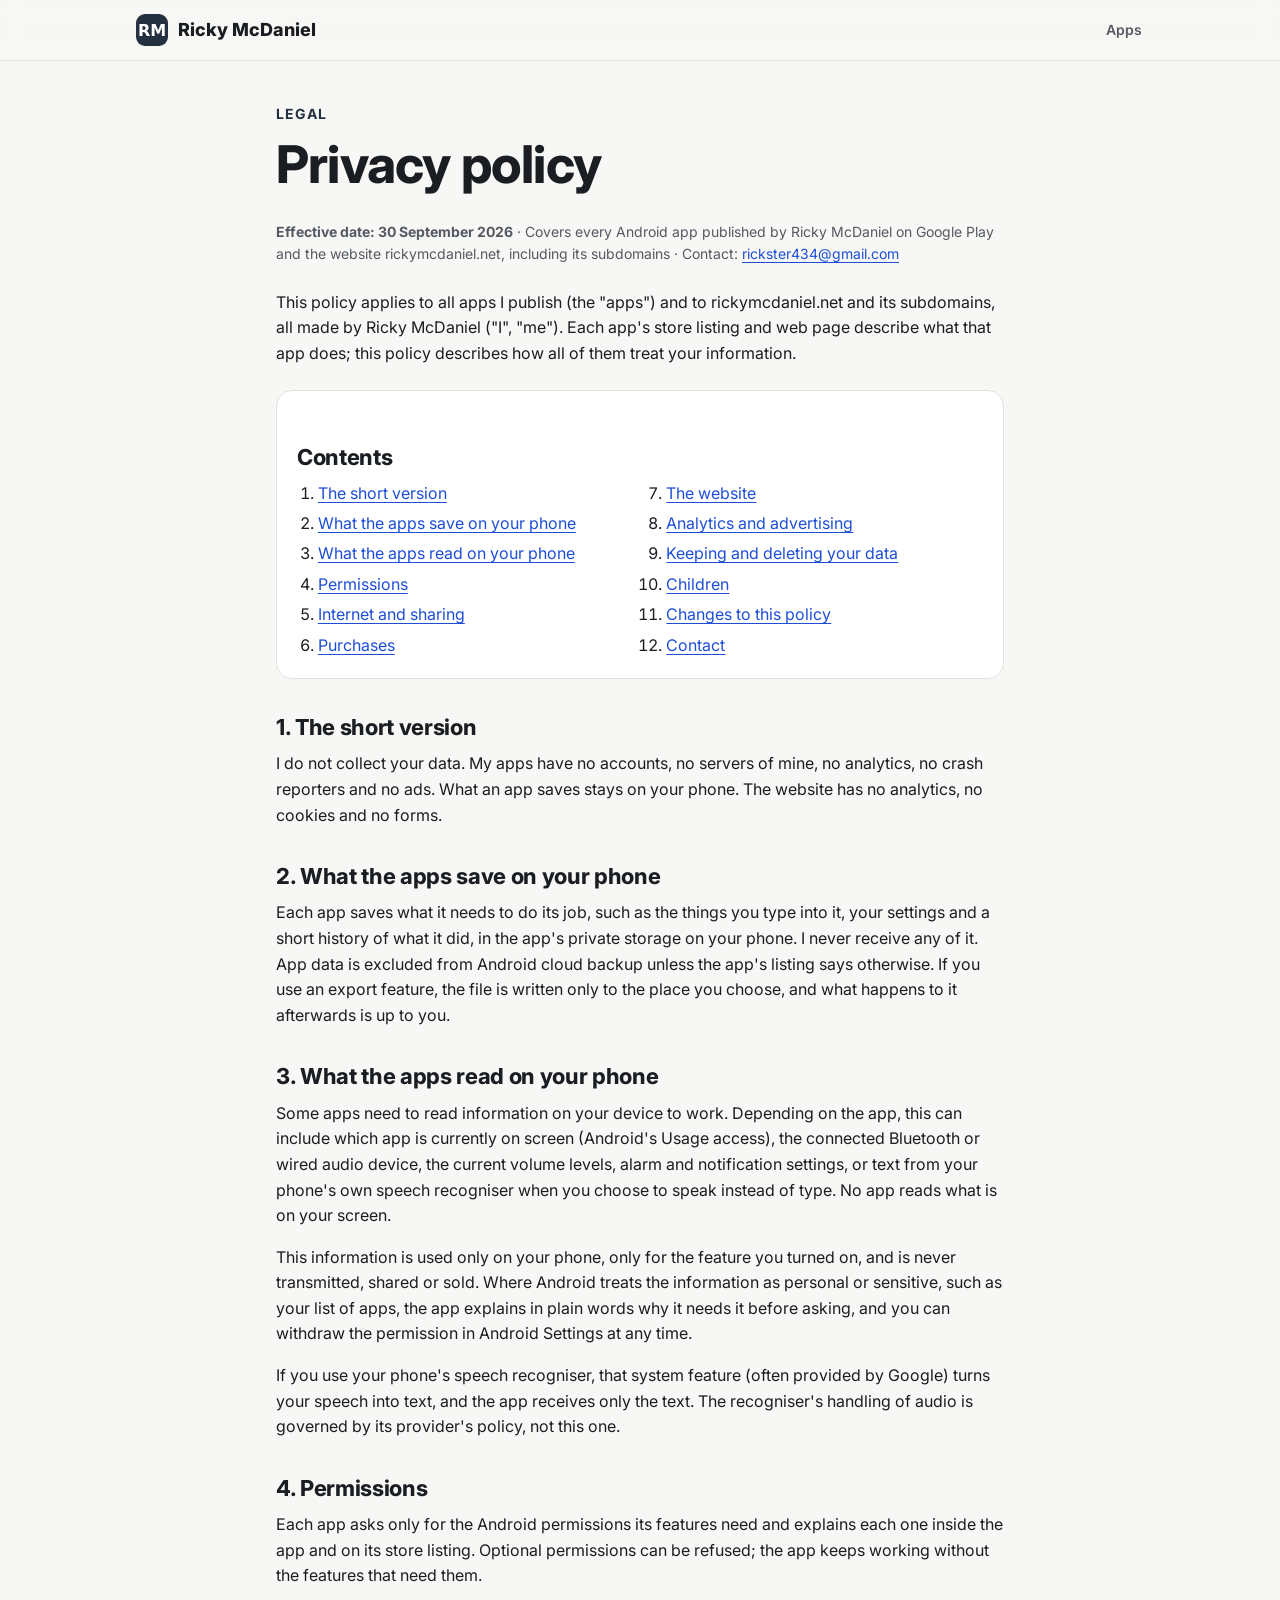
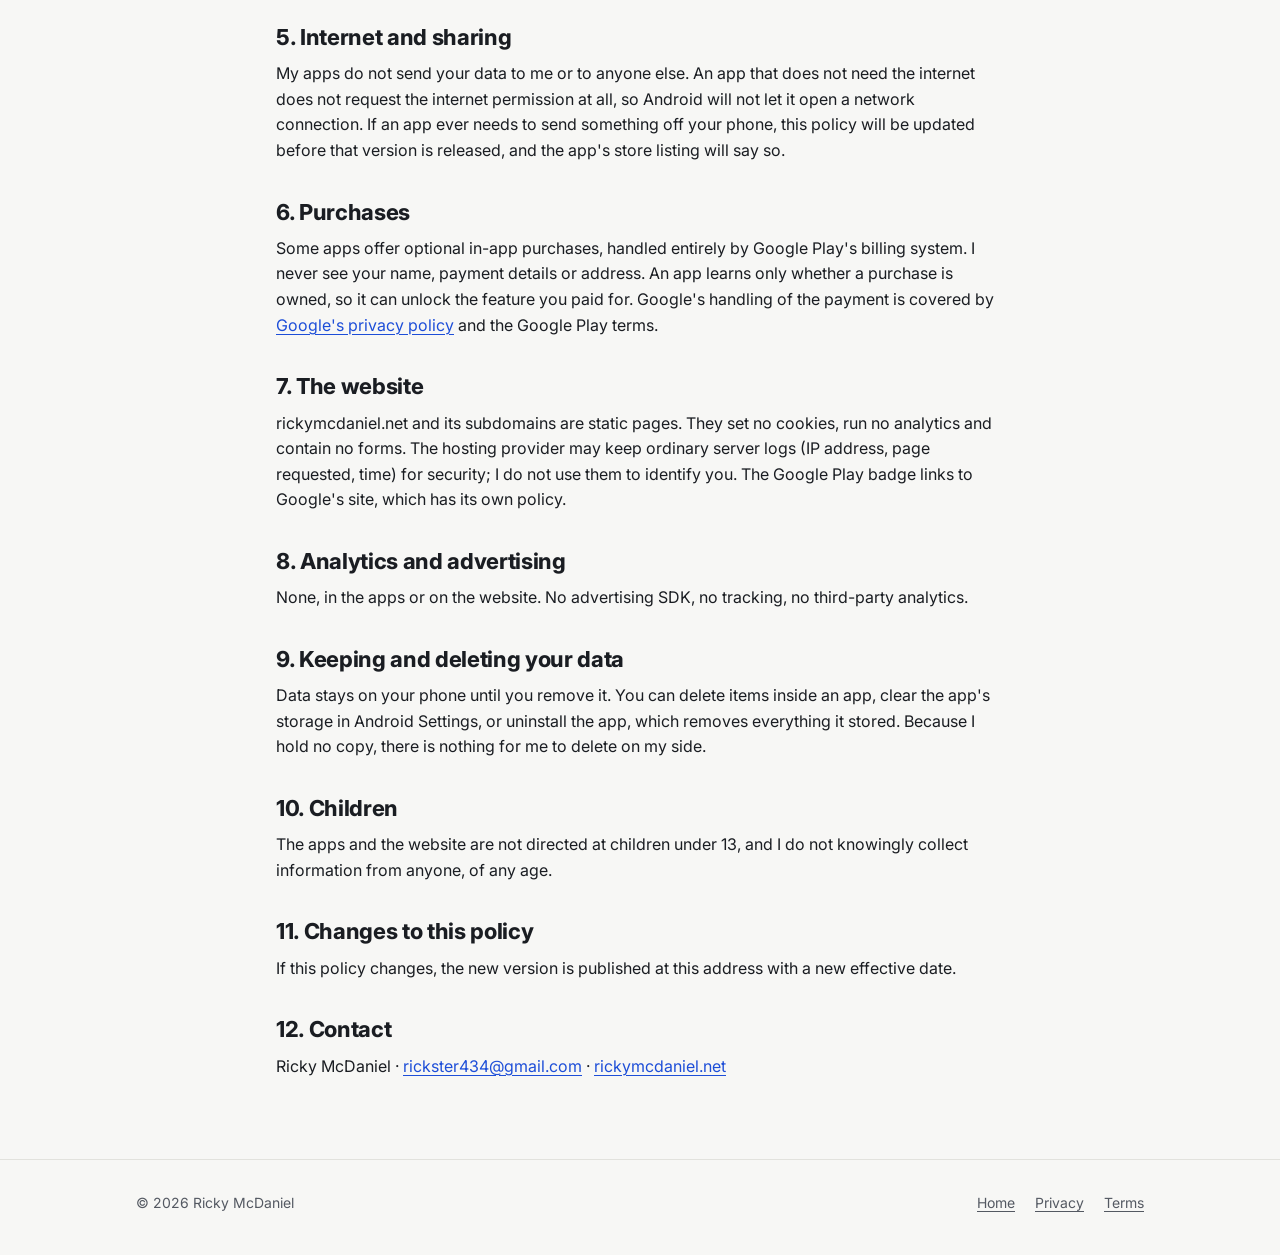
==== privacy.html @ fd783cd7 "Site: rickymcdaniel.net Co-Authored-By: Claude Opus 5.5 <noreply@anthropic.com>" ====
<!DOCTYPE html>
<html lang="en">
<head>
<meta charset="utf-8">
<meta name="viewport" content="width=device-width, initial-scale=1">
<title>Privacy policy – Ricky McDaniel</title>
<meta name="description" content="Privacy policy for every Android app published by Ricky McDaniel and for rickymcdaniel.net. No accounts, no analytics, no ads: what an app saves stays on your phone.">
<link rel="canonical" href="https://rickymcdaniel.net/privacy.html">
<meta name="theme-color" content="#23303F">
<meta property="og:type" content="article">
<meta property="og:site_name" content="Ricky McDaniel">
<meta property="og:title" content="Privacy policy – Ricky McDaniel">
<meta property="og:description" content="What the apps read, what they save, and what they send (nothing).">
<meta property="og:url" content="https://rickymcdaniel.net/privacy.html">
<meta property="og:image" content="https://rickymcdaniel.net/assets/og-image.png">
<link rel="icon" href="assets/favicon-32.png" sizes="32x32" type="image/png">
<link rel="icon" href="assets/favicon.svg" type="image/svg+xml">
<link rel="preconnect" href="https://fonts.googleapis.com">
<link rel="preconnect" href="https://fonts.gstatic.com" crossorigin>
<link href="https://fonts.googleapis.com/css2?family=Inter:wght@400;600;700;800&display=swap" rel="stylesheet">
<link rel="stylesheet" href="assets/style.css">
</head>
<body>
<!-- Drafted by an AI assistant at the developer's request on 2026-09-30. Have a lawyer review it before relying on it. -->
<a class="skip" href="#main">Skip to content</a>
<header class="site-header">
  <div class="wrap">
    <a class="brand" href="/"><img src="assets/favicon.svg" alt="" width="32" height="32">Ricky McDaniel</a>
    <nav class="nav" aria-label="Site">
      <a href="/#apps">Apps</a>
    </nav>
  </div>
</header>

<main id="main" class="doc">
  <div class="wrap wrap-narrow">
    <p class="eyebrow">Legal</p>
    <h1>Privacy policy</h1>
    <p class="meta"><strong>Effective date: 30 September 2026</strong> · Covers every Android app published by Ricky McDaniel on Google Play and the website rickymcdaniel.net, including its subdomains · Contact: <a href="mailto:rickster434@gmail.com">rickster434@gmail.com</a></p>

    <p>This policy applies to all apps I publish (the "apps") and to rickymcdaniel.net and its subdomains, all made by Ricky McDaniel ("I", "me"). Each app's store listing and web page describe what that app does; this policy describes how all of them treat your information.</p>

    <nav class="toc" aria-label="Contents">
      <h2>Contents</h2>
      <ol>
        <li><a href="#short">The short version</a></li>
        <li><a href="#stores">What the apps save on your phone</a></li>
        <li><a href="#reads">What the apps read on your phone</a></li>
        <li><a href="#permissions">Permissions</a></li>
        <li><a href="#sharing">Internet and sharing</a></li>
        <li><a href="#purchases">Purchases</a></li>
        <li><a href="#website">The website</a></li>
        <li><a href="#analytics">Analytics and advertising</a></li>
        <li><a href="#retention">Keeping and deleting your data</a></li>
        <li><a href="#children">Children</a></li>
        <li><a href="#changes">Changes to this policy</a></li>
        <li><a href="#contact">Contact</a></li>
      </ol>
    </nav>

    <h2 id="short">1. The short version</h2>
    <p>I do not collect your data. My apps have no accounts, no servers of mine, no analytics, no crash reporters and no ads. What an app saves stays on your phone. The website has no analytics, no cookies and no forms.</p>

    <h2 id="stores">2. What the apps save on your phone</h2>
    <p>Each app saves what it needs to do its job, such as the things you type into it, your settings and a short history of what it did, in the app's private storage on your phone. I never receive any of it. App data is excluded from Android cloud backup unless the app's listing says otherwise. If you use an export feature, the file is written only to the place you choose, and what happens to it afterwards is up to you.</p>

    <h2 id="reads">3. What the apps read on your phone</h2>
    <p>Some apps need to read information on your device to work. Depending on the app, this can include which app is currently on screen (Android's Usage access), the connected Bluetooth or wired audio device, the current volume levels, alarm and notification settings, or text from your phone's own speech recogniser when you choose to speak instead of type. No app reads what is on your screen.</p>
    <p>This information is used only on your phone, only for the feature you turned on, and is never transmitted, shared or sold. Where Android treats the information as personal or sensitive, such as your list of apps, the app explains in plain words why it needs it before asking, and you can withdraw the permission in Android Settings at any time.</p>
    <p>If you use your phone's speech recogniser, that system feature (often provided by Google) turns your speech into text, and the app receives only the text. The recogniser's handling of audio is governed by its provider's policy, not this one.</p>

    <h2 id="permissions">4. Permissions</h2>
    <p>Each app asks only for the Android permissions its features need and explains each one inside the app and on its store listing. Optional permissions can be refused; the app keeps working without the features that need them.</p>

    <h2 id="sharing">5. Internet and sharing</h2>
    <p>My apps do not send your data to me or to anyone else. An app that does not need the internet does not request the internet permission at all, so Android will not let it open a network connection. If an app ever needs to send something off your phone, this policy will be updated before that version is released, and the app's store listing will say so.</p>

    <h2 id="purchases">6. Purchases</h2>
    <p>Some apps offer optional in-app purchases, handled entirely by Google Play's billing system. I never see your name, payment details or address. An app learns only whether a purchase is owned, so it can unlock the feature you paid for. Google's handling of the payment is covered by <a href="https://policies.google.com/privacy" rel="noopener">Google's privacy policy</a> and the Google Play terms.</p>

    <h2 id="website">7. The website</h2>
    <p>rickymcdaniel.net and its subdomains are static pages. They set no cookies, run no analytics and contain no forms. The hosting provider may keep ordinary server logs (IP address, page requested, time) for security; I do not use them to identify you. The Google Play badge links to Google's site, which has its own policy.</p>

    <h2 id="analytics">8. Analytics and advertising</h2>
    <p>None, in the apps or on the website. No advertising SDK, no tracking, no third-party analytics.</p>

    <h2 id="retention">9. Keeping and deleting your data</h2>
    <p>Data stays on your phone until you remove it. You can delete items inside an app, clear the app's storage in Android Settings, or uninstall the app, which removes everything it stored. Because I hold no copy, there is nothing for me to delete on my side.</p>

    <h2 id="children">10. Children</h2>
    <p>The apps and the website are not directed at children under 13, and I do not knowingly collect information from anyone, of any age.</p>

    <h2 id="changes">11. Changes to this policy</h2>
    <p>If this policy changes, the new version is published at this address with a new effective date.</p>

    <h2 id="contact">12. Contact</h2>
    <p>Ricky McDaniel · <a href="mailto:rickster434@gmail.com">rickster434@gmail.com</a> · <a href="https://rickymcdaniel.net/">rickymcdaniel.net</a></p>
  </div>
</main>

<footer class="site-footer">
  <div class="wrap">
    <div>© 2026 Ricky McDaniel</div>
    <nav aria-label="Legal">
      <a href="/">Home</a>
      <a href="privacy.html" aria-current="page">Privacy</a>
      <a href="terms.html">Terms</a>
    </nav>
  </div>
</footer>
</body>
</html>
---- assets/style.css ----
:root {
  color-scheme: light dark;
  --fs-0: 0.875rem; --fs-1: 1rem; --fs-2: 1.125rem; --fs-3: 1.375rem; --fs-4: clamp(1.6rem, 3.2vw, 2rem); --fs-5: clamp(2rem, 4vw, 2.5rem); --fs-6: clamp(2.1rem, 5.5vw, 3.25rem);
  --bg: #F7F7F5; --surface: #FFFFFF; --surface-2: #EEEEEA; --line: #E2E2DD; --line-strong: #C9C9C2;
  --ink: #1A1D22; --ink-2: #545962; --link: #1D4ED8;
  --brand: #23303F; --brand-text: #23303F; --on-brand: #FFFFFF; --brand-soft: #E6EAF0;
  --accent: #0F766E; --accent-soft: #E2F3F0; --hero-bg: linear-gradient(180deg, #EEF0F3 0%, #F7F7F5 100%);
}
@media (prefers-color-scheme: dark) { :root {
  --bg: #121417; --surface: #1B1E23; --surface-2: #23272E; --line: #2C3138; --line-strong: #454B54;
  --ink: #EDEEF0; --ink-2: #A3A9B3; --link: #8FB4FF;
  --brand: #3C4A5E; --brand-text: #B7C4D6; --on-brand: #FFFFFF; --brand-soft: #262E3A;
  --accent: #2DD4BF; --accent-soft: #14302E; --hero-bg: linear-gradient(180deg, #181B20 0%, #121417 100%);
} }
/* ---------- tokens: brand block is replaced per site ---------- */

/* ---------- reset + base ---------- */
*, *::before, *::after { box-sizing: border-box; }
html { -webkit-text-size-adjust: 100%; scroll-behavior: smooth; }
body {
  margin: 0;
  font-family: "Inter", system-ui, -apple-system, "Segoe UI", Roboto, sans-serif;
  font-size: var(--fs-1);
  line-height: 1.6;
  color: var(--ink);
  background: var(--bg);
  overflow-x: hidden;
}
img, svg, video { max-width: 100%; height: auto; display: block; }
a { color: var(--link); text-decoration-thickness: 1px; text-underline-offset: 3px; }
a:hover { text-decoration-thickness: 2px; }
:focus-visible { outline: 3px solid var(--accent); outline-offset: 3px; border-radius: 4px; }
h1, h2, h3, h4 { line-height: 1.15; margin: 0 0 .5em; letter-spacing: -0.015em; font-weight: 750; }
h1 { font-size: var(--fs-6); }
h2 { font-size: var(--fs-4); }
h3 { font-size: var(--fs-2); }
p, ul, ol { margin: 0 0 1em; }
small, .small { font-size: var(--fs-0); }
.muted { color: var(--ink-2); }
code { font-family: ui-monospace, "SF Mono", Menlo, Consolas, monospace; font-size: .92em; background: var(--surface-2); padding: .1em .35em; border-radius: 5px; }
hr { border: 0; border-top: 1px solid var(--line); margin: 2rem 0; }

.wrap { width: 100%; max-width: 1040px; margin: 0 auto; padding-left: 16px; padding-right: 16px; }
.wrap-narrow { max-width: 760px; }
section { padding: clamp(2.5rem, 6vw, 4.5rem) 0; }
section + section { border-top: 1px solid var(--line); }
.eyebrow { display: inline-block; font-size: var(--fs-0); font-weight: 700; letter-spacing: .08em; text-transform: uppercase; color: var(--brand-text); margin-bottom: .6rem; }
.lead { font-size: var(--fs-2); color: var(--ink-2); max-width: 60ch; }
.center { text-align: center; }
.center .lead { margin-left: auto; margin-right: auto; }
.skip { position: absolute; left: -999px; top: 0; background: var(--brand); color: #fff; padding: .5rem 1rem; z-index: 100; }
.skip:focus { left: 16px; top: 8px; }

/* ---------- header ---------- */
.site-header { position: sticky; top: 0; z-index: 20; background: color-mix(in srgb, var(--bg) 88%, transparent); backdrop-filter: blur(10px); -webkit-backdrop-filter: blur(10px); border-bottom: 1px solid var(--line); }
.site-header .wrap { display: flex; align-items: center; justify-content: space-between; gap: 1rem; min-height: 60px; }
.brand { display: inline-flex; align-items: center; gap: .6rem; font-weight: 800; text-decoration: none; color: var(--ink); font-size: var(--fs-2); white-space: nowrap; flex: none; }
.brand img, .brand svg { width: 32px; height: 32px; border-radius: 9px; }
.nav { display: flex; gap: .25rem .9rem; flex-wrap: wrap; justify-content: flex-end; }
@media (max-width: 480px) { .brand { font-size: var(--fs-1); } .nav { gap: .25rem .7rem; } }
.nav a { color: var(--ink-2); text-decoration: none; font-weight: 600; font-size: var(--fs-0); padding: .35rem .1rem; }
.nav a:hover { color: var(--ink); text-decoration: underline; }
@media (max-width: 480px) { .nav a.hide-sm { display: none; } }

/* ---------- buttons + badge ---------- */
.btn { display: inline-flex; align-items: center; justify-content: center; gap: .5rem; min-height: 44px; padding: .6rem 1.15rem; border-radius: 12px; font-weight: 700; text-decoration: none; border: 1.5px solid transparent; cursor: pointer; font-size: var(--fs-1); line-height: 1.2; }
.btn-primary { background: var(--brand); color: var(--on-brand); }
.btn-primary:hover { filter: brightness(1.08); }
.btn-ghost { background: transparent; color: var(--ink); border-color: var(--line-strong); }
.btn-ghost:hover { background: var(--surface-2); }
.play-badge { display: inline-block; line-height: 0; }
.play-badge img { height: 62px; width: auto; }
.cta-row { display: flex; flex-wrap: wrap; gap: .9rem 1rem; align-items: center; }
.cta-row.center { justify-content: center; }
.cta-note { font-size: var(--fs-0); color: var(--ink-2); margin: .5rem 0 0; }

/* ---------- hero ---------- */
.hero { padding: clamp(2.5rem, 7vw, 5.5rem) 0 clamp(2rem, 6vw, 4rem); background: var(--hero-bg); }
.hero .wrap { display: grid; gap: 2rem; align-items: center; }
@media (min-width: 820px) { .hero .wrap { grid-template-columns: 1.15fr 1fr; gap: 3rem; } }
.hero-icon { width: 96px; height: 96px; border-radius: 24px; box-shadow: 0 10px 30px color-mix(in srgb, var(--brand) 35%, transparent); margin-bottom: 1.25rem; }
.hero h1 { margin-bottom: .35rem; }
.hero .app-title { display: block; }
.hero .tagline { font-size: var(--fs-3); font-weight: 600; line-height: 1.3; color: var(--ink); margin: 0 0 1rem; max-width: 22ch; letter-spacing: -0.01em; }
.hero .lead { margin-bottom: 1.5rem; }
.hero-shot { justify-self: center; width: min(100%, 300px); }
.hero-shot img { border-radius: 24px; box-shadow: 0 24px 60px rgba(0,0,0,.28); border: 1px solid var(--line); }
@media (max-width: 819px) { .hero-shot { width: min(100%, 250px); } }

/* ---------- storyboard ---------- */
.shots { display: grid; gap: 1.25rem; justify-items: center; }
@media (min-width: 720px) { .shots { grid-template-columns: repeat(3, 1fr); } }
.shot { width: min(100%, 290px); text-align: center; }
.shot img { border-radius: 20px; box-shadow: 0 14px 40px rgba(0,0,0,.22); border: 1px solid var(--line); background: var(--surface); }
.shot figcaption { margin-top: .75rem; font-weight: 600; font-size: var(--fs-0); color: var(--ink-2); }
figure { margin: 0; }

/* ---------- cards ---------- */
.grid { display: grid; gap: 1rem; }
@media (min-width: 640px) { .grid-2 { grid-template-columns: repeat(2, 1fr); } .grid-3 { grid-template-columns: repeat(3, 1fr); } }
@media (min-width: 900px) { .grid-4 { grid-template-columns: repeat(4, 1fr); } }
@media (min-width: 640px) and (max-width: 899px) { .grid-4 { grid-template-columns: repeat(2, 1fr); } }
.card { background: var(--surface); border: 1px solid var(--line); border-radius: 18px; padding: 1.25rem; }
.card h3 { margin-top: .25rem; }
.card p:last-child { margin-bottom: 0; }
.card .ico { width: 42px; height: 42px; border-radius: 12px; background: var(--brand-soft); color: var(--brand-text); display: grid; place-items: center; margin-bottom: .75rem; }
.card .ico svg { width: 24px; height: 24px; fill: currentColor; }

/* ---------- steps ---------- */
.steps { list-style: none; padding: 0; margin: 0; display: grid; gap: 1rem; counter-reset: step; }
@media (min-width: 720px) { .steps { grid-template-columns: repeat(3, 1fr); } }
.steps li { counter-increment: step; background: var(--surface); border: 1px solid var(--line); border-radius: 18px; padding: 1.25rem 1.25rem 1.25rem 4rem; position: relative; }
.steps li::before { content: counter(step); position: absolute; left: 1.1rem; top: 1.15rem; width: 34px; height: 34px; border-radius: 50%; background: var(--brand); color: var(--on-brand); font-weight: 800; display: grid; place-items: center; font-size: var(--fs-1); }
.steps h3 { font-size: var(--fs-2); margin-bottom: .25rem; }
.steps p { margin: 0; color: var(--ink-2); }

/* ---------- pricing ---------- */
.price-grid { display: grid; gap: 1rem; }
@media (min-width: 640px) { .price-grid { grid-template-columns: repeat(2, 1fr); } }
.price { background: var(--surface); border: 1px solid var(--line); border-radius: 20px; padding: 1.5rem; }
.price.featured { border-color: var(--brand); box-shadow: 0 0 0 3px color-mix(in srgb, var(--brand) 18%, transparent); }
.price .amount { font-size: var(--fs-5); font-weight: 800; letter-spacing: -0.02em; line-height: 1; margin: .5rem 0 .25rem; }
.price .amount small { font-size: var(--fs-1); font-weight: 600; color: var(--ink-2); letter-spacing: 0; }
.price ul { list-style: none; padding: 0; margin: 1rem 0 0; }
.price li { padding: .35rem 0 .35rem 1.7rem; position: relative; }
.price li::before { content: ""; position: absolute; left: 0; top: .72rem; width: 12px; height: 7px; border-left: 2.5px solid var(--accent); border-bottom: 2.5px solid var(--accent); transform: rotate(-45deg); }

/* ---------- callout / limits ---------- */
.callout { border: 2px solid var(--accent); background: var(--accent-soft); border-radius: 20px; padding: 1.5rem; }
.callout h2 { display: flex; align-items: center; gap: .6rem; }
.callout h2 svg { width: 30px; height: 30px; flex: none; fill: var(--accent); }
.callout ul { margin: 0; padding-left: 1.2rem; }
.callout li { margin: .4rem 0; }
.callout li strong { color: var(--ink); }

/* ---------- permissions ---------- */
.perms { list-style: none; padding: 0; margin: 0; display: grid; gap: .75rem; }
.perms li { display: grid; grid-template-columns: 1fr; gap: .15rem 1rem; background: var(--surface); border: 1px solid var(--line); border-radius: 14px; padding: .9rem 1.1rem; }
@media (min-width: 640px) { .perms li { grid-template-columns: 220px 1fr; } }
.perms b { font-weight: 700; }
.perms span { color: var(--ink-2); }
.perms .no { color: var(--ink-2); }
.perms .no b::before { content: "✕ "; color: var(--brand-text); }

/* ---------- FAQ ---------- */
.faq details { border-top: 1px solid var(--line); padding: .25rem 0; }
.faq details:last-child { border-bottom: 1px solid var(--line); }
.faq summary { cursor: pointer; font-weight: 700; padding: .85rem 2rem .85rem 0; list-style: none; position: relative; font-size: var(--fs-2); }
.faq summary::-webkit-details-marker { display: none; }
.faq summary::after { content: "+"; position: absolute; right: .25rem; top: .75rem; font-size: 1.5rem; color: var(--brand-text); font-weight: 400; line-height: 1; }
.faq details[open] summary::after { content: "–"; }
.faq details p { color: var(--ink-2); margin: 0 0 1rem; max-width: 70ch; }

/* ---------- footer ---------- */
.site-footer { border-top: 1px solid var(--line); padding: 2rem 0 2.5rem; color: var(--ink-2); font-size: var(--fs-0); }
.site-footer .wrap { display: flex; flex-wrap: wrap; gap: .75rem 1.5rem; justify-content: space-between; align-items: center; }
.site-footer nav { display: flex; flex-wrap: wrap; gap: .5rem 1.25rem; }
.site-footer a { color: var(--ink-2); }

/* ---------- docs (privacy / terms) ---------- */
.doc { padding: 2.5rem 0 4rem; }
.doc .meta { color: var(--ink-2); font-size: var(--fs-0); margin-bottom: 1.5rem; }
.notice { background: var(--surface-2); border-left: 4px solid var(--brand); padding: .9rem 1.1rem; border-radius: 0 12px 12px 0; margin: 1.5rem 0; font-size: var(--fs-0); }
.toc { background: var(--surface); border: 1px solid var(--line); border-radius: 16px; padding: 1.1rem 1.25rem; margin: 1.5rem 0 2rem; }
.toc h2 { font-size: var(--fs-1); margin-bottom: .5rem; }
.toc ol { margin: 0; padding-left: 1.3rem; columns: 1; }
@media (min-width: 640px) { .toc ol { columns: 2; column-gap: 2rem; } }
.toc li { break-inside: avoid; padding: .15rem 0; }
.doc h2 { font-size: var(--fs-3); margin-top: 2.25rem; scroll-margin-top: 80px; }
.doc h3 { margin-top: 1.5rem; }
.doc table { border-collapse: collapse; width: 100%; font-size: var(--fs-0); margin: 1rem 0; }
.doc th, .doc td { text-align: left; padding: .5rem .6rem; border-bottom: 1px solid var(--line); vertical-align: top; }
.doc th { color: var(--ink-2); font-weight: 700; }
.table-wrap { overflow-x: auto; }

/* ---------- home page app cards ---------- */
.app-card { display: grid; grid-template-columns: 72px 1fr; gap: 1rem; align-items: start; text-decoration: none; color: inherit; transition: transform .15s ease, box-shadow .15s ease; }
.app-card:hover { transform: translateY(-2px); box-shadow: 0 12px 30px rgba(0,0,0,.12); }
.app-card img { width: 72px; height: 72px; border-radius: 18px; }
.app-card h3 { margin: 0 0 .2rem; }
.app-card p { color: var(--ink-2); margin: 0 0 .5rem; }
.app-card .go { font-weight: 700; color: var(--link); }

/* ---------- misc ---------- */
.pill { display: inline-block; font-size: var(--fs-0); font-weight: 700; padding: .2rem .65rem; border-radius: 999px; background: var(--brand-soft); color: var(--brand-text); }
.big404 { font-size: clamp(4rem, 18vw, 9rem); font-weight: 900; letter-spacing: -0.05em; line-height: 1; color: var(--brand-text); margin: 0; }
@media (prefers-reduced-motion: reduce) { html { scroll-behavior: auto; } .app-card { transition: none; } }
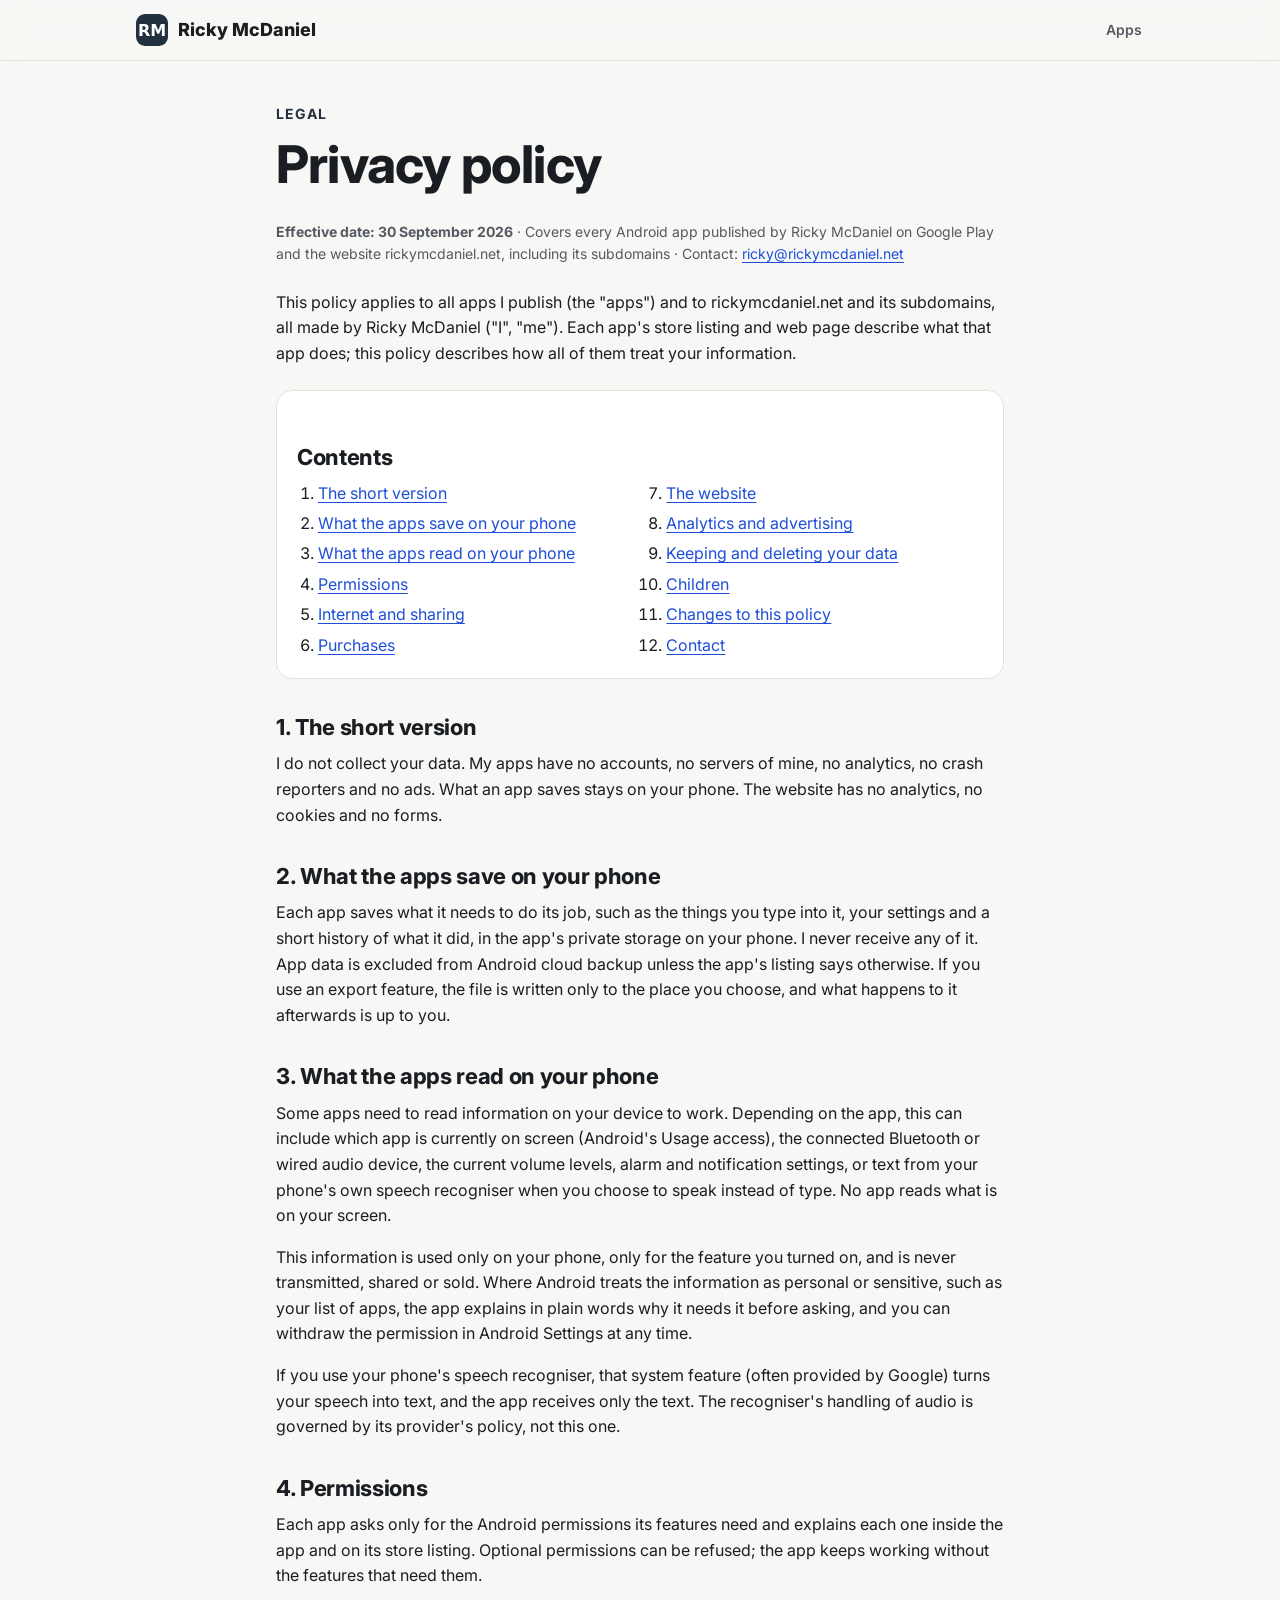
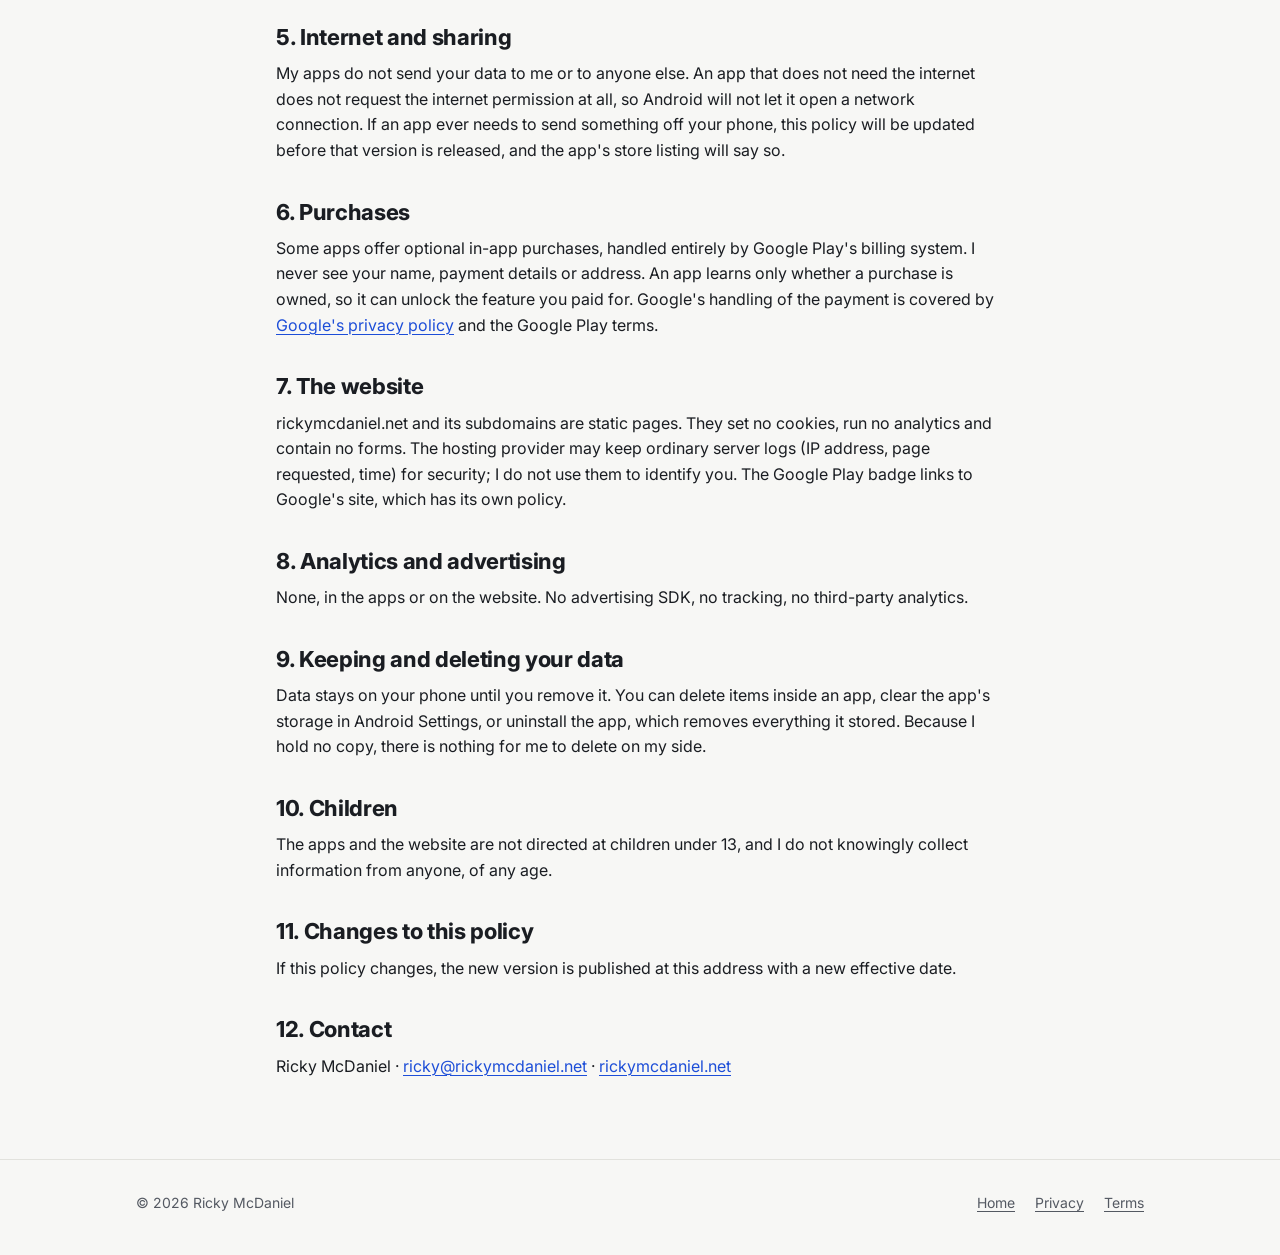
==== commit 5d8fa7a3: "Contact email: ricky@rickymcdaniel.net Co-Authored-By: Claude Opus 5.5 <noreply@anthropic.com>" ====
--- a/privacy.html
+++ b/privacy.html
@@ -36,7 +36,7 @@
   <div class="wrap wrap-narrow">
     <p class="eyebrow">Legal</p>
     <h1>Privacy policy</h1>
-    <p class="meta"><strong>Effective date: 30 September 2026</strong> · Covers every Android app published by Ricky McDaniel on Google Play and the website rickymcdaniel.net, including its subdomains · Contact: <a href="mailto:rickster434@gmail.com">rickster434@gmail.com</a></p>
+    <p class="meta"><strong>Effective date: 30 September 2026</strong> · Covers every Android app published by Ricky McDaniel on Google Play and the website rickymcdaniel.net, including its subdomains · Contact: <a href="mailto:&#114;&#105;&#99;&#107;&#121;&#64;&#114;&#105;&#99;&#107;&#121;&#109;&#99;&#100;&#97;&#110;&#105;&#101;&#108;&#46;&#110;&#101;&#116;">&#114;&#105;&#99;&#107;&#121;&#64;&#114;&#105;&#99;&#107;&#121;&#109;&#99;&#100;&#97;&#110;&#105;&#101;&#108;&#46;&#110;&#101;&#116;</a></p>
 
     <p>This policy applies to all apps I publish (the "apps") and to rickymcdaniel.net and its subdomains, all made by Ricky McDaniel ("I", "me"). Each app's store listing and web page describe what that app does; this policy describes how all of them treat your information.</p>
 
@@ -94,7 +94,7 @@
     <p>If this policy changes, the new version is published at this address with a new effective date.</p>
 
     <h2 id="contact">12. Contact</h2>
-    <p>Ricky McDaniel · <a href="mailto:rickster434@gmail.com">rickster434@gmail.com</a> · <a href="https://rickymcdaniel.net/">rickymcdaniel.net</a></p>
+    <p>Ricky McDaniel · <a href="mailto:&#114;&#105;&#99;&#107;&#121;&#64;&#114;&#105;&#99;&#107;&#121;&#109;&#99;&#100;&#97;&#110;&#105;&#101;&#108;&#46;&#110;&#101;&#116;">&#114;&#105;&#99;&#107;&#121;&#64;&#114;&#105;&#99;&#107;&#121;&#109;&#99;&#100;&#97;&#110;&#105;&#101;&#108;&#46;&#110;&#101;&#116;</a> · <a href="https://rickymcdaniel.net/">rickymcdaniel.net</a></p>
   </div>
 </main>
 
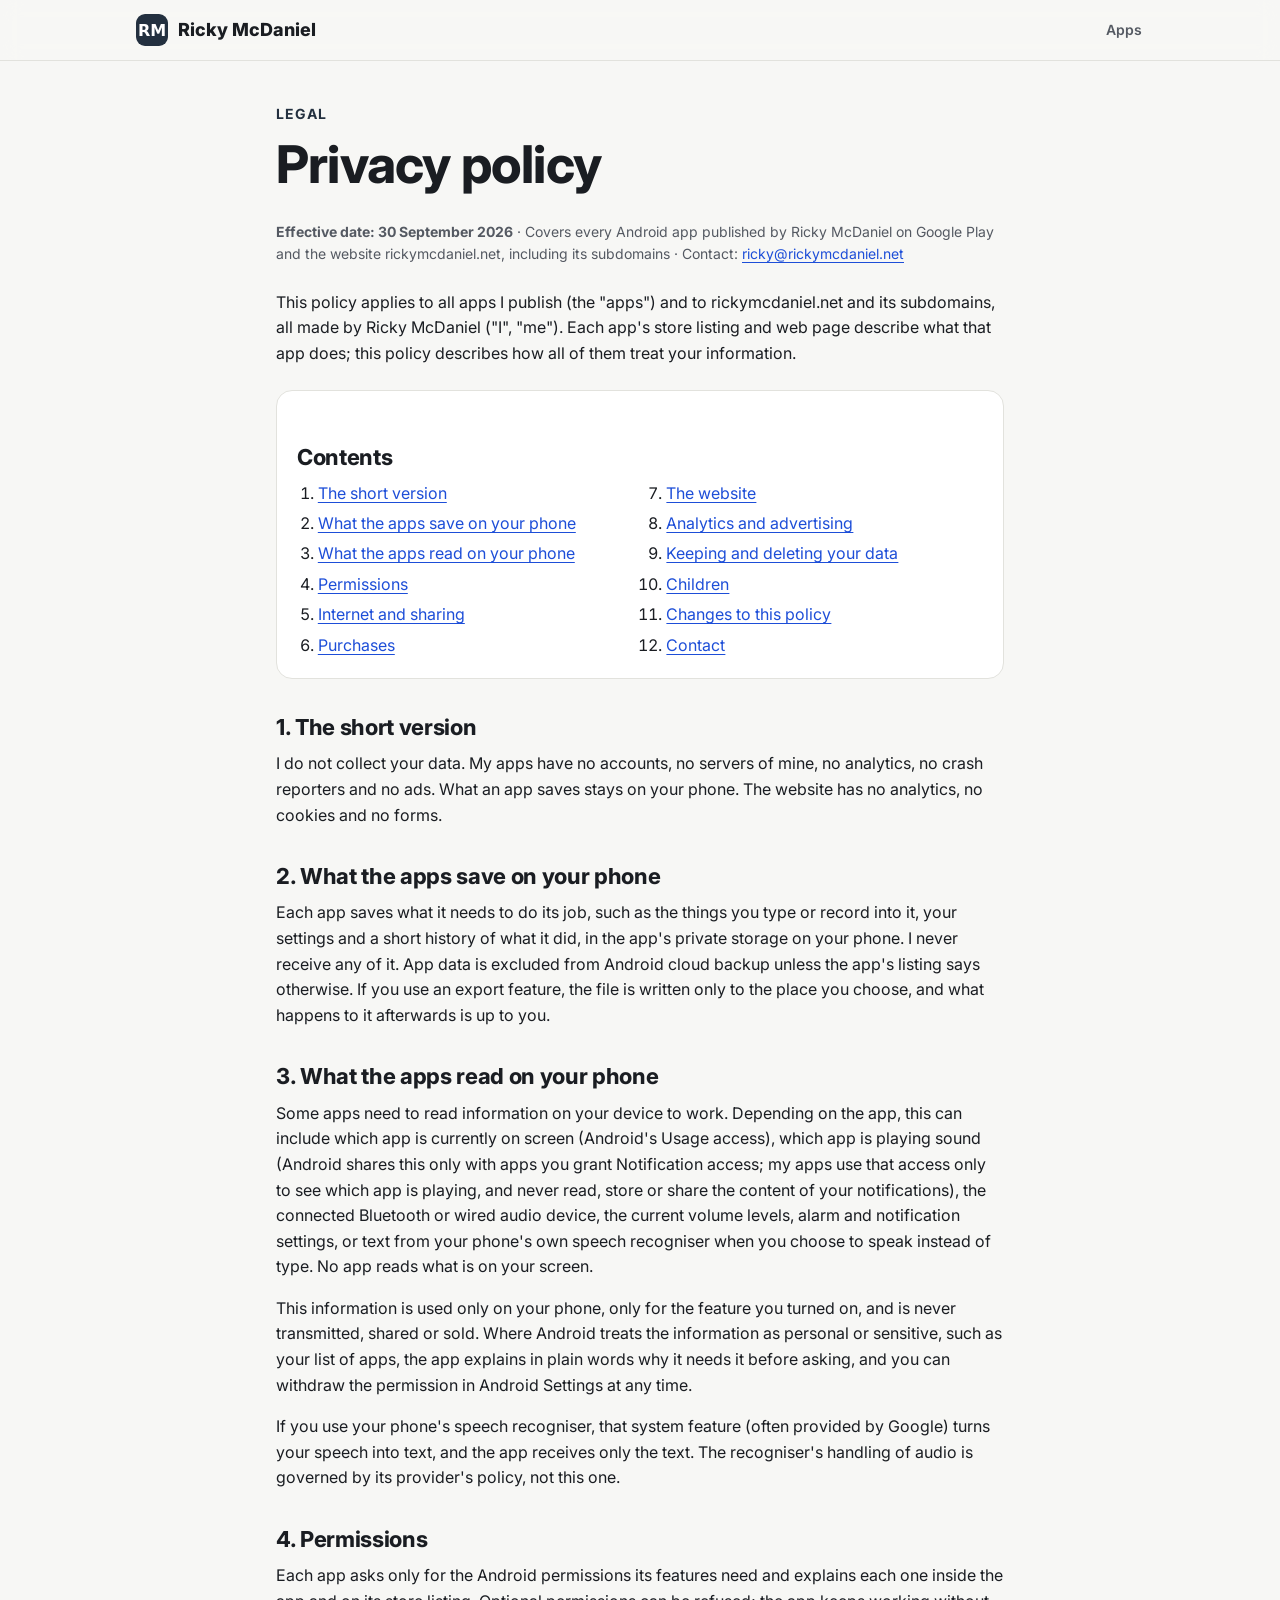
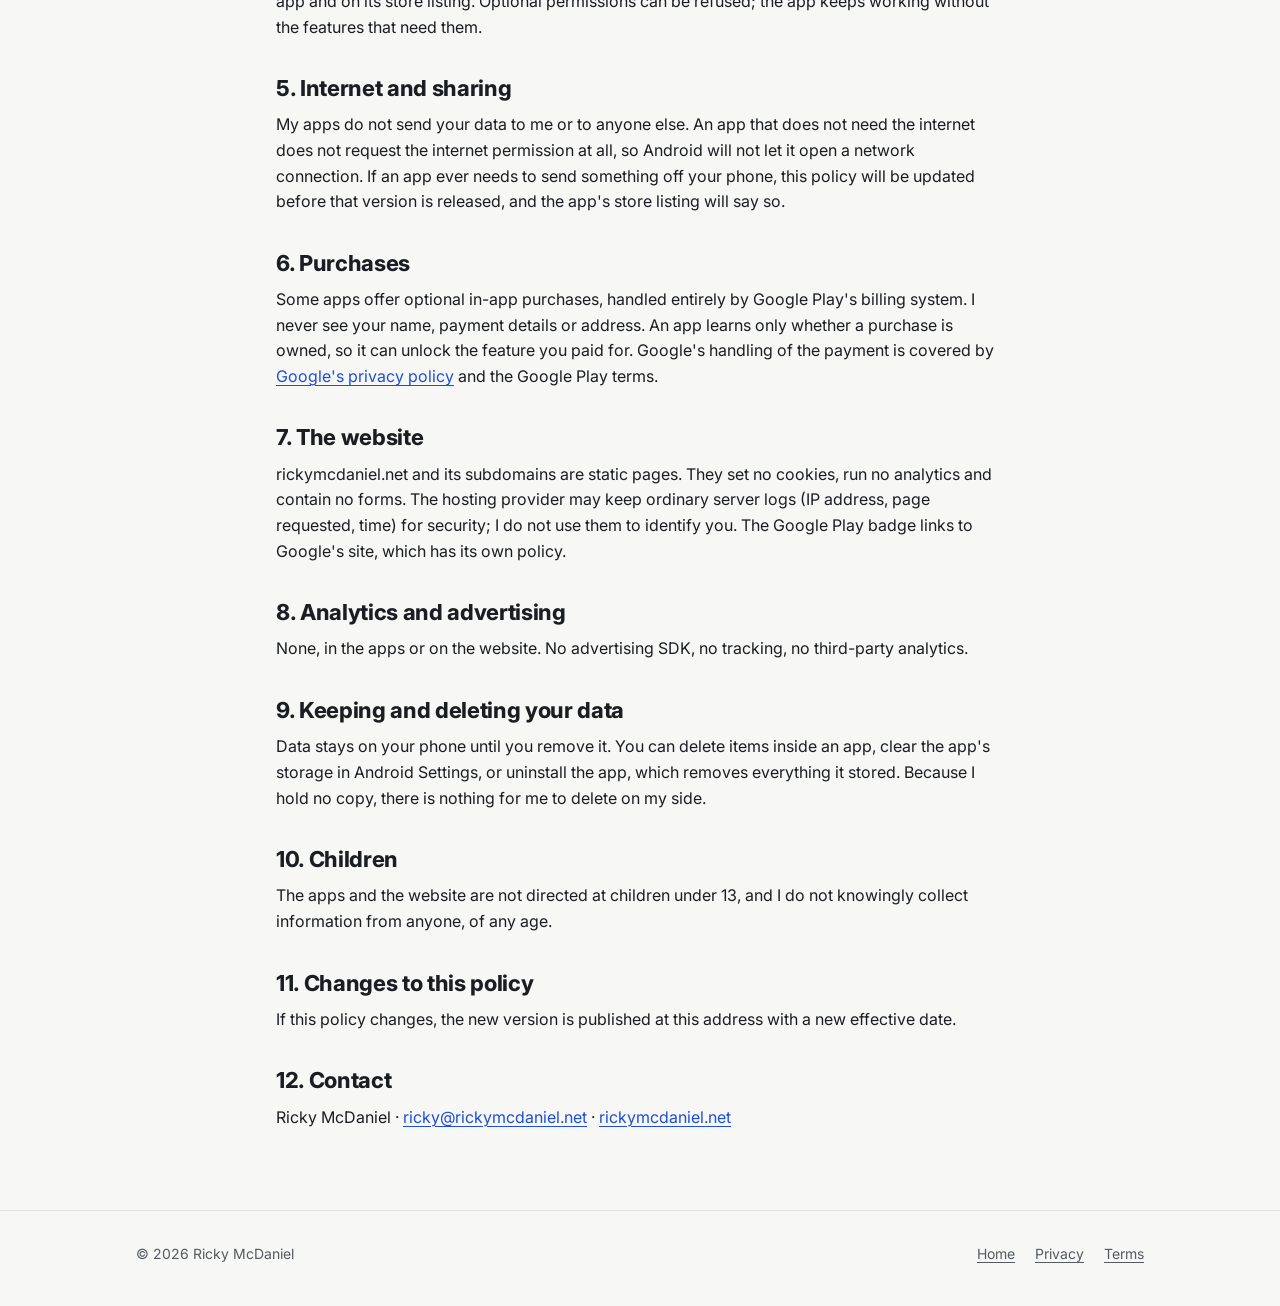
==== commit 11cb5d50: "Privacy: recorded sounds stay on the phone; media-session access via Notification access Co-Authored" ====
--- a/privacy.html
+++ b/privacy.html
@@ -62,10 +62,10 @@
     <p>I do not collect your data. My apps have no accounts, no servers of mine, no analytics, no crash reporters and no ads. What an app saves stays on your phone. The website has no analytics, no cookies and no forms.</p>
 
     <h2 id="stores">2. What the apps save on your phone</h2>
-    <p>Each app saves what it needs to do its job, such as the things you type into it, your settings and a short history of what it did, in the app's private storage on your phone. I never receive any of it. App data is excluded from Android cloud backup unless the app's listing says otherwise. If you use an export feature, the file is written only to the place you choose, and what happens to it afterwards is up to you.</p>
+    <p>Each app saves what it needs to do its job, such as the things you type or record into it, your settings and a short history of what it did, in the app's private storage on your phone. I never receive any of it. App data is excluded from Android cloud backup unless the app's listing says otherwise. If you use an export feature, the file is written only to the place you choose, and what happens to it afterwards is up to you.</p>
 
     <h2 id="reads">3. What the apps read on your phone</h2>
-    <p>Some apps need to read information on your device to work. Depending on the app, this can include which app is currently on screen (Android's Usage access), the connected Bluetooth or wired audio device, the current volume levels, alarm and notification settings, or text from your phone's own speech recogniser when you choose to speak instead of type. No app reads what is on your screen.</p>
+    <p>Some apps need to read information on your device to work. Depending on the app, this can include which app is currently on screen (Android's Usage access), which app is playing sound (Android shares this only with apps you grant Notification access; my apps use that access only to see which app is playing, and never read, store or share the content of your notifications), the connected Bluetooth or wired audio device, the current volume levels, alarm and notification settings, or text from your phone's own speech recogniser when you choose to speak instead of type. No app reads what is on your screen.</p>
     <p>This information is used only on your phone, only for the feature you turned on, and is never transmitted, shared or sold. Where Android treats the information as personal or sensitive, such as your list of apps, the app explains in plain words why it needs it before asking, and you can withdraw the permission in Android Settings at any time.</p>
     <p>If you use your phone's speech recogniser, that system feature (often provided by Google) turns your speech into text, and the app receives only the text. The recogniser's handling of audio is governed by its provider's policy, not this one.</p>
 
